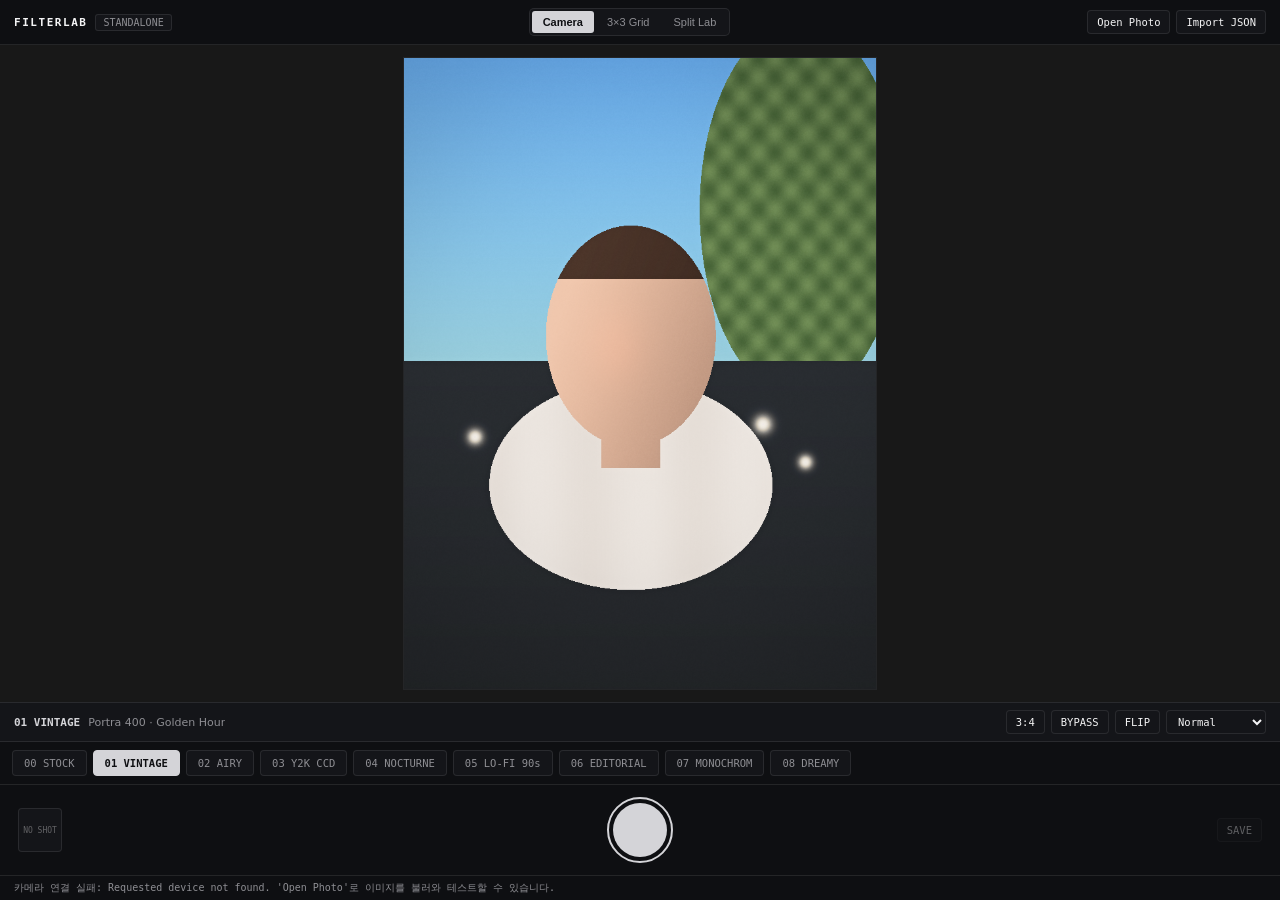
==== web/index.html @ d532ca82 "feat: implement Metal FilterLab macOS app and 1:1 WebGL2 mirrored camera" ====
<!DOCTYPE html>
<html lang="ko">
<head>
  <meta charset="UTF-8" />
  <meta name="viewport" content="width=device-width, initial-scale=1.0, maximum-scale=1.0, user-scalable=no, viewport-fit=cover" />
  <title>FilterLab Web Camera — Persona Optical Mirror</title>
  <link rel="stylesheet" href="./styles.css" />
</head>
<body>
  <div class="app-shell">
    <!-- Top Matte Obsidian Control Strip (zero glass gloss / zero text overlays on photo) -->
    <header class="top-bar">
      <div class="brand-block">
        <span class="brand-mark">FILTERLAB</span>
        <span class="sync-pill" id="syncBadge">STANDALONE</span>
      </div>

      <nav class="mode-tabs" aria-label="Workspace mode">
        <button class="mode-btn active" data-mode="camera">Camera</button>
        <button class="mode-btn" data-mode="grid">3×3 Grid</button>
        <button class="mode-btn" data-mode="split">Split Lab</button>
      </nav>

      <div class="top-actions">
        <label class="action-btn" for="photoUploadInput">Open Photo</label>
        <input id="photoUploadInput" type="file" accept="image/*" hidden />
        <label class="action-btn" for="recipeUploadInput">Import JSON</label>
        <input id="recipeUploadInput" type="file" accept="application/json,.json" hidden />
      </div>
    </header>

    <!-- Primary Darkroom Stage (#181818 R=G=B Neutral Mat) -->
    <main class="stage-area">
      <!-- Mode 1: Mirrored Live Optical Web Camera -->
      <section class="view-pane active" id="cameraView">
        <div class="viewfinder-mat">
          <div class="viewfinder-frame ratio-3x4" id="viewfinderFrame">
            <canvas id="liveCanvas"></canvas>
          </div>
        </div>

        <!-- Outside viewfinder border: aesthetic cue & optical deck -->
        <div class="camera-meta-strip">
          <div class="active-title-row">
            <span class="mono-tag" id="activeShortTag">01 VINTAGE</span>
            <span class="mood-label" id="activeMoodLabel">Portra 400 · Golden Hour</span>
          </div>
          <div class="camera-mini-controls">
            <button class="chip-btn" id="aspectRatioBtn" type="button">3:4</button>
            <button class="chip-btn" id="bypassHoldBtn" type="button" title="Hold for Stock Original">BYPASS</button>
            <button class="chip-btn" id="flipLensBtn" type="button">FLIP</button>
            <select class="mask-select" id="debugMaskSelect" aria-label="Debug Mask">
              <option value="0">Normal</option>
              <option value="1">Skin Mask</option>
              <option value="2">Halation</option>
              <option value="3">Black Mist</option>
              <option value="4">Grain Bell</option>
            </select>
          </div>
        </div>

        <!-- Aesthetic Film Dial -->
        <div class="film-dial" id="filmDial" role="tablist" aria-label="Film Aesthetics"></div>

        <!-- Tactile Matte Shutter Deck -->
        <div class="shutter-deck">
          <button class="thumb-slot" id="lastShotThumbBtn" type="button" title="Send latest still to 3×3 Grid / Split">
            <img id="lastShotThumbImg" alt="" />
            <span class="thumb-empty" id="lastShotEmpty">NO SHOT</span>
          </button>

          <button class="shutter-btn" id="shutterBtn" type="button" aria-label="Capture Photo">
            <span class="shutter-core"></span>
          </button>

          <div class="deck-right-actions">
            <button class="chip-btn" id="downloadShotBtn" type="button" disabled>SAVE</button>
            <button class="chip-btn" id="pushMacBtn" type="button" hidden>→ MAC LAB</button>
          </div>
        </div>
      </section>

      <!-- Mode 2: 3x3 Darkroom Contact Grid (00 STOCK + 01..08) -->
      <section class="view-pane" id="gridView">
        <div class="grid-scroll">
          <div class="contact-grid" id="contactGrid"></div>
        </div>
      </section>

      <!-- Mode 3: 1:1 Split Compare + Blind A/B Test -->
      <section class="view-pane" id="splitView">
        <div class="split-toolbar">
          <div class="split-pickers" id="splitPickers">
            <span class="mono-dim">L</span>
            <select id="splitLeftSelect" class="mask-select"></select>
            <span class="mono-dim">VS</span>
            <select id="splitRightSelect" class="mask-select"></select>
          </div>
          <div class="blind-status" id="blindStatusBar" hidden>
            <span class="mono-tag">BLIND A/B</span>
            <span id="blindAnswerText">Sample A vs Sample B</span>
            <button class="chip-btn" id="blindRevealBtn" type="button">Reveal</button>
          </div>
          <div class="split-actions">
            <button class="chip-btn" id="blindToggleBtn" type="button">Blind Test</button>
          </div>
        </div>

        <div class="split-mat">
          <div class="split-stage" id="splitStage">
            <canvas id="splitCanvas"></canvas>
            <div class="split-divider" id="splitDivider">
              <div class="split-handle">⇆</div>
            </div>
          </div>
          <div class="split-captions">
            <span class="mono-tag" id="splitLeftCaption">00 STOCK</span>
            <span class="mono-tag" id="splitRightCaption">01 VINTAGE</span>
          </div>
        </div>
      </section>
    </main>

    <footer class="status-bar" id="statusBar">
      WebGL2 8-Stage Linear Optical Engine ready · Zero-daemon local mode
    </footer>
  </div>

  <!-- Hidden camera video & capture scratch nodes -->
  <video id="cameraVideo" playsinline autoplay muted hidden></video>

  <script type="module" src="./js/app.js"></script>
</body>
</html>
---- web/styles.css ----
:root {
  --chrome-bg: #0e0f12;
  --surface-bg: #141519;
  --darkroom-mat: #181818;
  --hairline: rgba(255, 255, 255, 0.09);
  --hairline-bright: rgba(255, 255, 255, 0.34);
  --silver-accent: #d4d4d8;
  --text-primary: #f4f4f5;
  --text-secondary: #8e8e93;
  --text-muted: #636366;
}

* {
  box-sizing: border-box;
  -webkit-tap-highlight-color: transparent;
}

[hidden] {
  display: none !important;
}

html,
body {
  margin: 0;
  padding: 0;
  width: 100%;
  height: 100%;
  background: var(--chrome-bg);
  color: var(--text-primary);
  font-family: -apple-system, BlinkMacSystemFont, "SF Pro Text", "Pretendard", system-ui, sans-serif;
  overflow: hidden;
  user-select: none;
}

.app-shell {
  display: flex;
  flex-direction: column;
  width: 100%;
  height: 100dvh;
  background: var(--chrome-bg);
}

/* Top bar */
.top-bar {
  display: flex;
  align-items: center;
  justify-content: space-between;
  gap: 10px;
  padding: 8px 14px;
  background: var(--chrome-bg);
  border-bottom: 1px solid var(--hairline);
  flex-shrink: 0;
}

.brand-block {
  display: flex;
  align-items: center;
  gap: 8px;
}

.brand-mark {
  font-family: ui-monospace, "SF Mono", Menlo, monospace;
  font-size: 11px;
  font-weight: 700;
  letter-spacing: 0.14em;
  color: var(--text-primary);
}

.sync-pill {
  font-family: ui-monospace, "SF Mono", Menlo, monospace;
  font-size: 10px;
  padding: 2px 7px;
  border-radius: 3px;
  background: var(--surface-bg);
  border: 1px solid var(--hairline);
  color: var(--text-secondary);
}

.sync-pill.live {
  color: #141519;
  background: var(--silver-accent);
  border-color: var(--silver-accent);
  font-weight: 600;
}

.mode-tabs {
  display: inline-flex;
  background: var(--surface-bg);
  border: 1px solid var(--hairline);
  border-radius: 5px;
  padding: 2px;
  gap: 2px;
}

.mode-btn {
  border: none;
  background: transparent;
  color: var(--text-secondary);
  font-size: 11px;
  font-weight: 500;
  padding: 5px 11px;
  border-radius: 3px;
  cursor: pointer;
}

.mode-btn.active {
  background: var(--silver-accent);
  color: var(--chrome-bg);
  font-weight: 600;
}

.top-actions {
  display: flex;
  align-items: center;
  gap: 6px;
}

.action-btn,
.chip-btn {
  display: inline-flex;
  align-items: center;
  justify-content: center;
  font-family: ui-monospace, "SF Mono", Menlo, monospace;
  font-size: 10.5px;
  padding: 5px 9px;
  border-radius: 4px;
  background: var(--surface-bg);
  border: 1px solid var(--hairline);
  color: var(--text-primary);
  cursor: pointer;
}

.chip-btn:disabled {
  opacity: 0.35;
  cursor: default;
}

.chip-btn.active {
  background: var(--silver-accent);
  color: var(--chrome-bg);
  border-color: var(--silver-accent);
  font-weight: 600;
}

.mask-select {
  background: var(--surface-bg);
  color: var(--text-primary);
  border: 1px solid var(--hairline);
  border-radius: 4px;
  font-family: ui-monospace, "SF Mono", Menlo, monospace;
  font-size: 10.5px;
  padding: 4px 7px;
}

/* Primary Stage */
.stage-area {
  flex: 1;
  min-height: 0;
  background: var(--darkroom-mat);
  position: relative;
}

.view-pane {
  display: none;
  width: 100%;
  height: 100%;
  flex-direction: column;
}

.view-pane.active {
  display: flex;
}

/* Camera View */
.viewfinder-mat {
  flex: 1;
  min-height: 0;
  display: flex;
  align-items: center;
  justify-content: center;
  padding: 12px;
  background: var(--darkroom-mat);
}

.viewfinder-frame {
  position: relative;
  height: 100%;
  max-height: 100%;
  max-width: 100%;
  background: var(--chrome-bg);
  border: 1px solid var(--hairline);
  display: flex;
  align-items: center;
  justify-content: center;
  overflow: hidden;
}

.viewfinder-frame.ratio-3x4 {
  aspect-ratio: 3 / 4;
}

.viewfinder-frame.ratio-4x3 {
  aspect-ratio: 4 / 3;
}

.viewfinder-frame.ratio-16x9 {
  aspect-ratio: 16 / 9;
}

#liveCanvas {
  width: 100%;
  height: 100%;
  display: block;
  object-fit: contain;
}

.camera-meta-strip {
  display: flex;
  align-items: center;
  justify-content: space-between;
  gap: 8px;
  padding: 7px 14px;
  background: var(--surface-bg);
  border-top: 1px solid var(--hairline);
  border-bottom: 1px solid var(--hairline);
  flex-shrink: 0;
}

.active-title-row {
  display: flex;
  align-items: center;
  gap: 8px;
  min-width: 0;
}

.mono-tag {
  font-family: ui-monospace, "SF Mono", Menlo, monospace;
  font-size: 11px;
  font-weight: 600;
  color: var(--silver-accent);
  white-space: nowrap;
}

.mono-dim {
  font-family: ui-monospace, "SF Mono", Menlo, monospace;
  font-size: 10px;
  color: var(--text-muted);
}

.mood-label {
  font-size: 11px;
  color: var(--text-secondary);
  overflow: hidden;
  text-overflow: ellipsis;
  white-space: nowrap;
}

.camera-mini-controls {
  display: flex;
  align-items: center;
  gap: 6px;
}

/* Film Dial */
.film-dial {
  display: flex;
  align-items: center;
  gap: 6px;
  padding: 8px 12px;
  overflow-x: auto;
  background: var(--chrome-bg);
  border-bottom: 1px solid var(--hairline);
  flex-shrink: 0;
  scrollbar-width: none;
}

.film-dial::-webkit-scrollbar {
  display: none;
}

.dial-pill {
  flex: 0 0 auto;
  padding: 6px 11px;
  border-radius: 4px;
  background: var(--surface-bg);
  border: 1px solid var(--hairline);
  color: var(--text-secondary);
  font-family: ui-monospace, "SF Mono", Menlo, monospace;
  font-size: 10.5px;
  cursor: pointer;
}

.dial-pill.active {
  background: var(--silver-accent);
  color: var(--chrome-bg);
  border-color: var(--silver-accent);
  font-weight: 700;
}

/* Matte Tactile Shutter Deck (Zero glossy plastic sheen) */
.shutter-deck {
  display: grid;
  grid-template-columns: 1fr auto 1fr;
  align-items: center;
  padding: 12px 18px calc(12px + env(safe-area-inset-bottom));
  background: var(--chrome-bg);
  flex-shrink: 0;
}

.thumb-slot {
  width: 44px;
  height: 44px;
  border-radius: 4px;
  border: 1px solid var(--hairline);
  background: var(--surface-bg);
  padding: 0;
  overflow: hidden;
  display: flex;
  align-items: center;
  justify-content: center;
  cursor: pointer;
}

.thumb-slot img {
  width: 100%;
  height: 100%;
  object-fit: cover;
  display: none;
}

.thumb-slot img.ready {
  display: block;
}

.thumb-empty {
  font-family: ui-monospace, "SF Mono", Menlo, monospace;
  font-size: 8px;
  color: var(--text-muted);
}

.shutter-btn {
  width: 66px;
  height: 66px;
  border-radius: 50%;
  background: transparent;
  border: 2px solid var(--silver-accent);
  padding: 4px;
  display: flex;
  align-items: center;
  justify-content: center;
  cursor: pointer;
  transition: transform 80ms ease;
}

.shutter-btn:active {
  transform: scale(0.94);
}

.shutter-core {
  width: 100%;
  height: 100%;
  border-radius: 50%;
  background: var(--silver-accent);
}

.deck-right-actions {
  justify-self: end;
  display: flex;
  align-items: center;
  gap: 6px;
}

/* 3x3 Contact Grid */
.grid-scroll {
  flex: 1;
  overflow-y: auto;
  padding: 16px;
  background: var(--darkroom-mat);
}

.contact-grid {
  display: grid;
  grid-template-columns: repeat(3, minmax(0, 1fr));
  gap: 14px;
  max-width: 1120px;
  margin: 0 auto;
}

@media (max-width: 720px) {
  .contact-grid {
    grid-template-columns: repeat(2, minmax(0, 1fr));
    gap: 10px;
  }
}

.grid-card {
  display: flex;
  flex-direction: column;
  gap: 6px;
  cursor: pointer;
}

.grid-frame {
  width: 100%;
  aspect-ratio: 4 / 3;
  background: var(--chrome-bg);
  border: 1px solid var(--hairline);
  overflow: hidden;
  display: flex;
  align-items: center;
  justify-content: center;
}

.grid-card.active .grid-frame {
  border: 1.5px solid var(--silver-accent);
}

.grid-frame img {
  width: 100%;
  height: 100%;
  object-fit: contain;
}

.grid-meta {
  display: flex;
  align-items: center;
  justify-content: space-between;
  gap: 6px;
  padding: 0 2px;
}

/* Split Lab View */
.split-toolbar {
  display: flex;
  align-items: center;
  justify-content: space-between;
  gap: 10px;
  padding: 8px 14px;
  background: var(--surface-bg);
  border-bottom: 1px solid var(--hairline);
  flex-shrink: 0;
}

.split-pickers,
.blind-status,
.split-actions {
  display: flex;
  align-items: center;
  gap: 7px;
}

.split-mat {
  flex: 1;
  min-height: 0;
  display: flex;
  flex-direction: column;
  align-items: center;
  justify-content: center;
  padding: 16px;
  gap: 10px;
  background: var(--darkroom-mat);
}

.split-stage {
  position: relative;
  height: 100%;
  max-height: 100%;
  max-width: 100%;
  aspect-ratio: 3 / 4;
  background: var(--chrome-bg);
  border: 1px solid var(--hairline);
  overflow: hidden;
  touch-action: none;
  cursor: ew-resize;
}

#splitCanvas {
  width: 100%;
  height: 100%;
  display: block;
}

.split-divider {
  position: absolute;
  top: 0;
  bottom: 0;
  left: 50%;
  width: 2px;
  background: rgba(255, 255, 255, 0.8);
  pointer-events: none;
  transform: translateX(-1px);
}

.split-handle {
  position: absolute;
  top: 50%;
  left: 50%;
  transform: translate(-50%, -50%);
  width: 28px;
  height: 28px;
  border-radius: 50%;
  background: var(--chrome-bg);
  border: 1.5px solid rgba(255, 255, 255, 0.85);
  color: var(--text-primary);
  font-size: 11px;
  display: flex;
  align-items: center;
  justify-content: center;
}

.split-captions {
  display: flex;
  justify-content: space-between;
  width: 100%;
  max-width: 960px;
}

.status-bar {
  padding: 5px 14px;
  font-family: ui-monospace, "SF Mono", Menlo, monospace;
  font-size: 10px;
  color: var(--text-secondary);
  background: var(--chrome-bg);
  border-top: 1px solid var(--hairline);
  flex-shrink: 0;
}
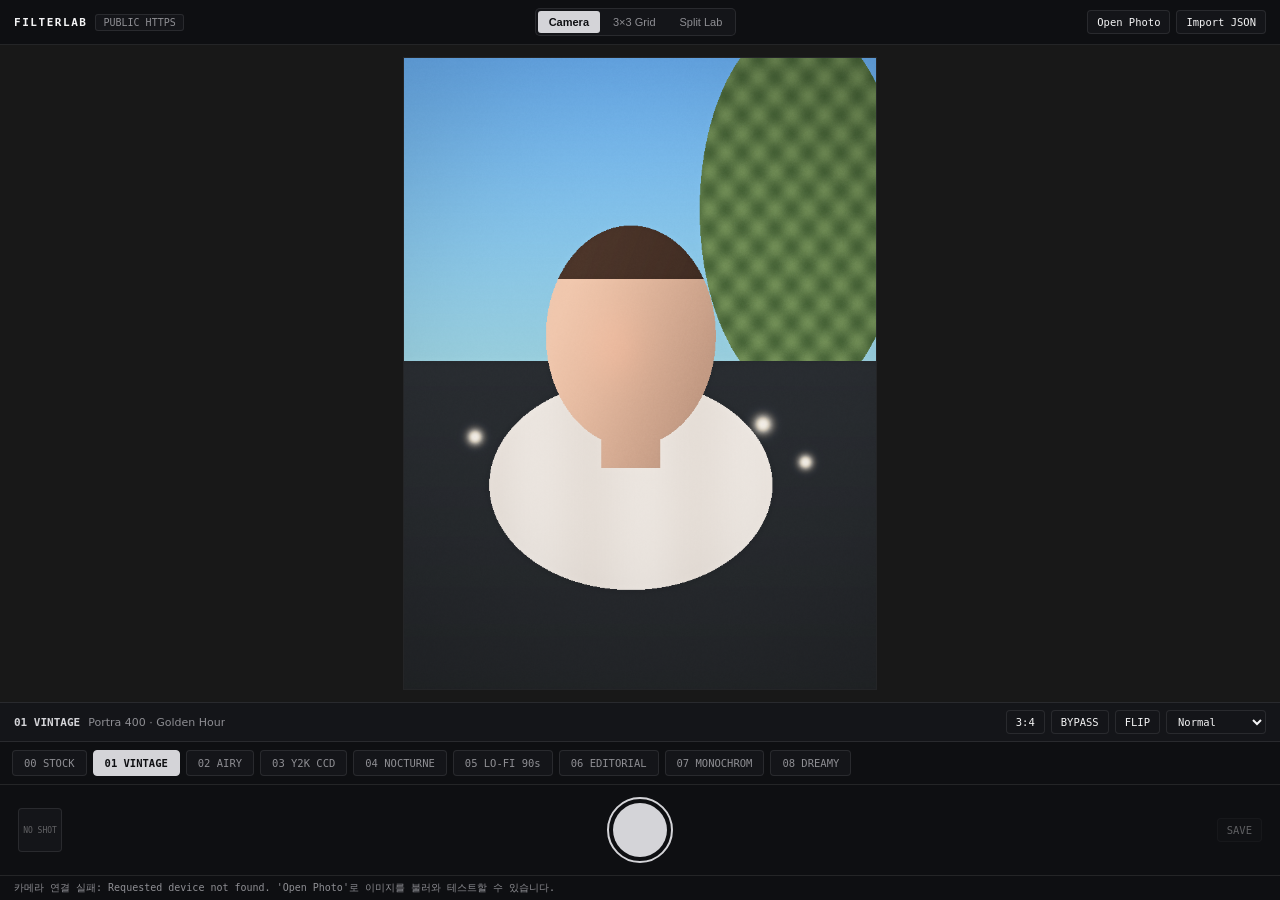
==== commit b22bfc33: "chore: remove local server and deploy public WebGL2 mirror to GitHub Pages" ====
--- a/web/index.html
+++ b/web/index.html
@@ -12,7 +12,7 @@
     <header class="top-bar">
       <div class="brand-block">
         <span class="brand-mark">FILTERLAB</span>
-        <span class="sync-pill" id="syncBadge">STANDALONE</span>
+        <span class="sync-pill" id="syncBadge">PUBLIC HTTPS</span>
       </div>
 
       <nav class="mode-tabs" aria-label="Workspace mode">
@@ -75,7 +75,6 @@
 
           <div class="deck-right-actions">
             <button class="chip-btn" id="downloadShotBtn" type="button" disabled>SAVE</button>
-            <button class="chip-btn" id="pushMacBtn" type="button" hidden>→ MAC LAB</button>
           </div>
         </div>
       </section>
@@ -122,7 +121,7 @@
     </main>
 
     <footer class="status-bar" id="statusBar">
-      WebGL2 8-Stage Linear Optical Engine ready · Zero-daemon local mode
+      WebGL2 8-Stage Linear Optical Engine · Public static HTTPS mode
     </footer>
   </div>
 
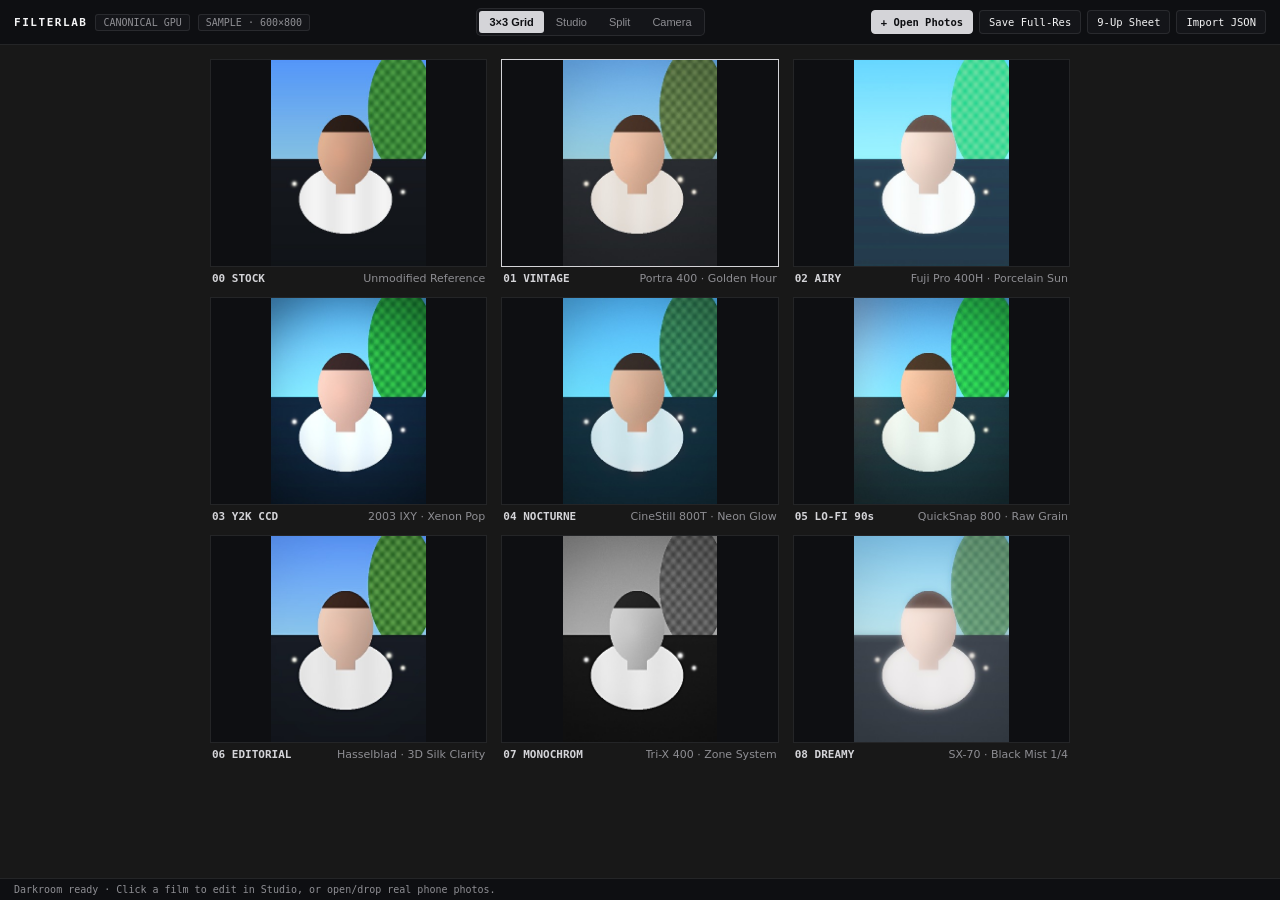
==== commit d719c61e: "Pivot web studio to stock-photo darkroom editor with full-res export & scale-invariant GPU blur" ====
--- a/web/index.html
+++ b/web/index.html
@@ -1,132 +1,220 @@
-<!DOCTYPE html>
+<!doctype html>
 <html lang="ko">
 <head>
-  <meta charset="UTF-8" />
-  <meta name="viewport" content="width=device-width, initial-scale=1.0, maximum-scale=1.0, user-scalable=no, viewport-fit=cover" />
-  <title>FilterLab Web Camera — Persona Optical Mirror</title>
+  <meta charset="utf-8" />
+  <meta name="viewport" content="width=device-width, initial-scale=1, viewport-fit=cover" />
+  <title>FilterLab — Film Darkroom Studio</title>
   <link rel="stylesheet" href="./styles.css" />
 </head>
 <body>
   <div class="app-shell">
-    <!-- Top Matte Obsidian Control Strip (zero glass gloss / zero text overlays on photo) -->
+    <!-- Top Darkroom Studio Bar -->
     <header class="top-bar">
       <div class="brand-block">
         <span class="brand-mark">FILTERLAB</span>
-        <span class="sync-pill" id="syncBadge">PUBLIC HTTPS</span>
+        <span id="syncBadge" class="sync-pill">DARKROOM</span>
+        <span id="photoMetaBadge" class="meta-pill">SAMPLE · 480×640</span>
       </div>
 
-      <nav class="mode-tabs" aria-label="Workspace mode">
-        <button class="mode-btn active" data-mode="camera">Camera</button>
-        <button class="mode-btn" data-mode="grid">3×3 Grid</button>
-        <button class="mode-btn" data-mode="split">Split Lab</button>
+      <nav class="mode-tabs" aria-label="Workspace modes">
+        <button class="mode-btn active" data-mode="grid" type="button">3×3 Grid</button>
+        <button class="mode-btn" data-mode="studio" type="button">Studio</button>
+        <button class="mode-btn" data-mode="split" type="button">Split</button>
+        <button class="mode-btn" data-mode="camera" type="button">Camera</button>
       </nav>
 
       <div class="top-actions">
-        <label class="action-btn" for="photoUploadInput">Open Photo</label>
-        <input id="photoUploadInput" type="file" accept="image/*" hidden />
-        <label class="action-btn" for="recipeUploadInput">Import JSON</label>
-        <input id="recipeUploadInput" type="file" accept="application/json,.json" hidden />
+        <button id="openPhotosBtn" class="chip-btn primary-chip" type="button">+ Open Photos</button>
+        <input id="photoInput" type="file" accept="image/*" multiple hidden />
+        <button id="saveFullResBtn" class="chip-btn" type="button">Save Full-Res</button>
+        <button id="exportSheetBtn" class="chip-btn" type="button">9-Up Sheet</button>
+        <button id="importJsonBtn" class="chip-btn" type="button">Import JSON</button>
+        <input id="jsonInput" type="file" accept=".json,application/json" hidden />
       </div>
     </header>
 
-    <!-- Primary Darkroom Stage (#181818 R=G=B Neutral Mat) -->
+    <!-- Batch Filmstrip (appears when user photos are loaded or captured) -->
+    <section id="batchStrip" class="batch-strip" aria-label="Loaded Photos" hidden>
+      <div id="batchThumbList" class="batch-thumb-list"></div>
+    </section>
+
+    <!-- Primary Darkroom Stage -->
     <main class="stage-area">
-      <!-- Mode 1: Mirrored Live Optical Web Camera -->
-      <section class="view-pane active" id="cameraView">
+      <!-- 1. 3x3 Contact Sheet View (Default Landing) -->
+      <section id="gridView" class="view-pane active" aria-label="3x3 Contact Sheet">
+        <div class="grid-scroll">
+          <div id="contactGrid" class="contact-grid"></div>
+        </div>
+      </section>
+
+      <!-- 2. Studio View (Single Photo Fine-Tuning & Export) -->
+      <section id="studioView" class="view-pane" aria-label="Darkroom Studio Editor">
+        <div class="studio-workspace">
+          <div class="studio-stage-col">
+            <div class="studio-mat">
+              <canvas id="studioCanvas" class="studio-canvas"></canvas>
+            </div>
+            <nav id="studioFilmDial" class="film-dial" aria-label="Film Aesthetic Dial"></nav>
+          </div>
+
+          <aside class="studio-inspector" aria-label="Optical Tuning Controls">
+            <div class="inspector-head">
+              <div class="inspector-title-row">
+                <span id="studioCodeTitle" class="mono-tag">01 VINTAGE</span>
+                <span id="studioModifiedTag" class="sync-pill" hidden>MODIFIED</span>
+              </div>
+              <div id="studioMoodSubtitle" class="mood-label">Portra 400 · 따스한 크림 &amp; 피치</div>
+            </div>
+
+            <div class="inspector-quick-row">
+              <button id="bypassBtn" class="chip-btn" type="button" aria-pressed="false">Compare Original</button>
+              <select id="debugMaskSelect" class="mask-select" aria-label="Debug Mask">
+                <option value="0">Final Render</option>
+                <option value="1">Skin Mask</option>
+                <option value="2">Halation Emitter</option>
+                <option value="3">Mist Diffusion</option>
+              </select>
+            </div>
+
+            <div class="sliders-stack">
+              <label class="slider-row">
+                <div class="slider-head">
+                  <span>Intensity</span>
+                  <span id="valIntensity" class="mono-val">100%</span>
+                </div>
+                <input id="sliderIntensity" type="range" min="0" max="100" step="1" value="100" />
+              </label>
+
+              <label class="slider-row">
+                <div class="slider-head">
+                  <span>Exposure Trim</span>
+                  <span id="valExposure" class="mono-val">+0.00 EV</span>
+                </div>
+                <input id="sliderExposure" type="range" min="-1" max="1" step="0.05" value="0" />
+              </label>
+
+              <label class="slider-row">
+                <div class="slider-head">
+                  <span>Temp Trim</span>
+                  <span id="valTemp" class="mono-val">0</span>
+                </div>
+                <input id="sliderTemp" type="range" min="-30" max="30" step="1" value="0" />
+              </label>
+
+              <label class="slider-row">
+                <div class="slider-head">
+                  <span>Contrast Trim</span>
+                  <span id="valContrast" class="mono-val">+0.00</span>
+                </div>
+                <input id="sliderContrast" type="range" min="-0.35" max="0.35" step="0.02" value="0" />
+              </label>
+
+              <label class="slider-row">
+                <div class="slider-head">
+                  <span>Grain Scale</span>
+                  <span id="valGrain" class="mono-val">100%</span>
+                </div>
+                <input id="sliderGrain" type="range" min="0" max="200" step="5" value="100" />
+              </label>
+            </div>
+
+            <div class="inspector-footer">
+              <button id="resetTuningBtn" class="chip-btn" type="button">Reset</button>
+              <button id="exportRecipeJsonBtn" class="chip-btn" type="button">Export JSON</button>
+              <button id="studioSaveBtn" class="chip-btn primary-chip" type="button">Save Full-Res</button>
+            </div>
+          </aside>
+        </div>
+      </section>
+
+      <!-- 3. Split & Blind A/B View -->
+      <section id="splitView" class="view-pane" aria-label="Split and Blind A/B">
+        <div class="split-toolbar">
+          <div id="splitPickers" class="split-pickers">
+            <label class="mono-dim">L
+              <select id="splitLeftSelect" class="mask-select"></select>
+            </label>
+            <label class="mono-dim">R
+              <select id="splitRightSelect" class="mask-select"></select>
+            </label>
+          </div>
+          <div id="blindStatus" class="blind-status" hidden>
+            <span class="mono-tag">BLIND A vs B (RANDOMIZED)</span>
+          </div>
+          <div class="split-actions">
+            <button id="blindToggleBtn" class="chip-btn" type="button">Blind A/B</button>
+            <button id="blindRevealBtn" class="chip-btn" type="button" hidden>Reveal</button>
+          </div>
+        </div>
+
+        <div class="split-mat">
+          <div id="splitStage" class="split-stage">
+            <canvas id="splitCanvas"></canvas>
+            <div id="splitDivider" class="split-divider">
+              <span class="split-handle">↔</span>
+            </div>
+          </div>
+          <div class="split-captions">
+            <span id="splitLeftLabel" class="mono-tag">00 STOCK</span>
+            <span id="splitRightLabel" class="mono-tag">04 NOCTURNE</span>
+          </div>
+        </div>
+      </section>
+
+      <!-- 4. Opt-in Camera Viewfinder (No permission requested until user opens Camera tab) -->
+      <section id="cameraView" class="view-pane" aria-label="Opt-in Camera Viewfinder">
         <div class="viewfinder-mat">
-          <div class="viewfinder-frame ratio-3x4" id="viewfinderFrame">
+          <div id="viewfinderFrame" class="viewfinder-frame ratio-3x4">
+            <video id="cameraVideo" playsinline autoplay muted hidden></video>
             <canvas id="liveCanvas"></canvas>
           </div>
-        </div>
-
-        <!-- Outside viewfinder border: aesthetic cue & optical deck -->
+          <div id="cameraNotice" class="camera-notice" hidden>
+            <p id="cameraNoticeText" class="mono-dim">Camera permission is only requested in this tab.</p>
+            <button id="cameraRetryBtn" class="chip-btn" type="button">Enable Camera</button>
+          </div>
+        </div>
+
         <div class="camera-meta-strip">
           <div class="active-title-row">
-            <span class="mono-tag" id="activeShortTag">01 VINTAGE</span>
-            <span class="mood-label" id="activeMoodLabel">Portra 400 · Golden Hour</span>
+            <span id="camCodeLabel" class="mono-tag">01 VINTAGE</span>
+            <span id="camMoodLabel" class="mood-label">Portra 400 · 따스한 크림 &amp; 피치</span>
           </div>
           <div class="camera-mini-controls">
-            <button class="chip-btn" id="aspectRatioBtn" type="button">3:4</button>
-            <button class="chip-btn" id="bypassHoldBtn" type="button" title="Hold for Stock Original">BYPASS</button>
-            <button class="chip-btn" id="flipLensBtn" type="button">FLIP</button>
-            <select class="mask-select" id="debugMaskSelect" aria-label="Debug Mask">
-              <option value="0">Normal</option>
-              <option value="1">Skin Mask</option>
-              <option value="2">Halation</option>
-              <option value="3">Black Mist</option>
-              <option value="4">Grain Bell</option>
-            </select>
-          </div>
-        </div>
-
-        <!-- Aesthetic Film Dial -->
-        <div class="film-dial" id="filmDial" role="tablist" aria-label="Film Aesthetics"></div>
-
-        <!-- Tactile Matte Shutter Deck -->
-        <div class="shutter-deck">
-          <button class="thumb-slot" id="lastShotThumbBtn" type="button" title="Send latest still to 3×3 Grid / Split">
-            <img id="lastShotThumbImg" alt="" />
-            <span class="thumb-empty" id="lastShotEmpty">NO SHOT</span>
+            <button id="ratioBtn" class="chip-btn" type="button">3:4</button>
+            <button id="flipBtn" class="chip-btn" type="button">Flip</button>
+            <button id="pauseBtn" class="chip-btn" type="button">Pause Live</button>
+          </div>
+        </div>
+
+        <nav id="cameraFilmDial" class="film-dial" aria-label="Camera Film Dial"></nav>
+
+        <footer class="shutter-deck">
+          <button id="camCaptureThumb" class="thumb-slot" type="button" title="Develop in Studio">
+            <img id="lastThumbImg" alt="Last Capture" />
+            <span id="lastThumbEmpty" class="thumb-empty">LAB</span>
           </button>
 
-          <button class="shutter-btn" id="shutterBtn" type="button" aria-label="Capture Photo">
+          <button id="shutterBtn" class="shutter-btn" type="button" aria-label="Capture to Darkroom">
             <span class="shutter-core"></span>
           </button>
 
           <div class="deck-right-actions">
-            <button class="chip-btn" id="downloadShotBtn" type="button" disabled>SAVE</button>
-          </div>
-        </div>
-      </section>
-
-      <!-- Mode 2: 3x3 Darkroom Contact Grid (00 STOCK + 01..08) -->
-      <section class="view-pane" id="gridView">
-        <div class="grid-scroll">
-          <div class="contact-grid" id="contactGrid"></div>
-        </div>
-      </section>
-
-      <!-- Mode 3: 1:1 Split Compare + Blind A/B Test -->
-      <section class="view-pane" id="splitView">
-        <div class="split-toolbar">
-          <div class="split-pickers" id="splitPickers">
-            <span class="mono-dim">L</span>
-            <select id="splitLeftSelect" class="mask-select"></select>
-            <span class="mono-dim">VS</span>
-            <select id="splitRightSelect" class="mask-select"></select>
-          </div>
-          <div class="blind-status" id="blindStatusBar" hidden>
-            <span class="mono-tag">BLIND A/B</span>
-            <span id="blindAnswerText">Sample A vs Sample B</span>
-            <button class="chip-btn" id="blindRevealBtn" type="button">Reveal</button>
-          </div>
-          <div class="split-actions">
-            <button class="chip-btn" id="blindToggleBtn" type="button">Blind Test</button>
-          </div>
-        </div>
-
-        <div class="split-mat">
-          <div class="split-stage" id="splitStage">
-            <canvas id="splitCanvas"></canvas>
-            <div class="split-divider" id="splitDivider">
-              <div class="split-handle">⇆</div>
-            </div>
-          </div>
-          <div class="split-captions">
-            <span class="mono-tag" id="splitLeftCaption">00 STOCK</span>
-            <span class="mono-tag" id="splitRightCaption">01 VINTAGE</span>
-          </div>
-        </div>
-      </section>
+            <button id="openStudioFromCamBtn" class="chip-btn" type="button">To Studio →</button>
+          </div>
+        </footer>
+      </section>
+
+      <!-- Full-stage Drag & Drop Zone Indicator -->
+      <div id="dropOverlay" class="drop-overlay" hidden>
+        <div class="drop-box">
+          <span class="mono-tag">DROP PHOTOS TO DEVELOP</span>
+          <span class="mono-dim">JPEG · PNG · WebP · Batch supported · Processed 100% on your GPU</span>
+        </div>
+      </div>
     </main>
 
-    <footer class="status-bar" id="statusBar">
-      WebGL2 8-Stage Linear Optical Engine · Public static HTTPS mode
-    </footer>
+    <footer id="statusBar" class="status-bar">Darkroom ready. Drop or open photos to develop in 8 film aesthetics.</footer>
   </div>
-
-  <!-- Hidden camera video & capture scratch nodes -->
-  <video id="cameraVideo" playsinline autoplay muted hidden></video>
 
   <script type="module" src="./js/app.js"></script>
 </body>
--- a/web/styles.css
+++ b/web/styles.css
@@ -24,6 +24,7 @@
   margin: 0;
   padding: 0;
   width: 100%;
+  max-width: 100vw;
   height: 100%;
   background: var(--chrome-bg);
   color: var(--text-primary);
@@ -36,11 +37,13 @@
   display: flex;
   flex-direction: column;
   width: 100%;
+  max-width: 100vw;
   height: 100dvh;
   background: var(--chrome-bg);
-}
-
-/* Top bar */
+  overflow: hidden;
+}
+
+/* Top Bar */
 .top-bar {
   display: flex;
   align-items: center;
@@ -56,6 +59,7 @@
   display: flex;
   align-items: center;
   gap: 8px;
+  min-width: 0;
 }
 
 .brand-mark {
@@ -64,9 +68,11 @@
   font-weight: 700;
   letter-spacing: 0.14em;
   color: var(--text-primary);
-}
-
-.sync-pill {
+  white-space: nowrap;
+}
+
+.sync-pill,
+.meta-pill {
   font-family: ui-monospace, "SF Mono", Menlo, monospace;
   font-size: 10px;
   padding: 2px 7px;
@@ -74,6 +80,13 @@
   background: var(--surface-bg);
   border: 1px solid var(--hairline);
   color: var(--text-secondary);
+  white-space: nowrap;
+}
+
+.meta-pill {
+  overflow: hidden;
+  text-overflow: ellipsis;
+  max-width: 180px;
 }
 
 .sync-pill.live {
@@ -90,6 +103,7 @@
   border-radius: 5px;
   padding: 2px;
   gap: 2px;
+  flex-shrink: 0;
 }
 
 .mode-btn {
@@ -98,9 +112,10 @@
   color: var(--text-secondary);
   font-size: 11px;
   font-weight: 500;
-  padding: 5px 11px;
+  padding: 5px 10px;
   border-radius: 3px;
   cursor: pointer;
+  white-space: nowrap;
 }
 
 .mode-btn.active {
@@ -115,7 +130,6 @@
   gap: 6px;
 }
 
-.action-btn,
 .chip-btn {
   display: inline-flex;
   align-items: center;
@@ -128,10 +142,18 @@
   border: 1px solid var(--hairline);
   color: var(--text-primary);
   cursor: pointer;
+  white-space: nowrap;
+}
+
+.chip-btn.primary-chip {
+  background: var(--silver-accent);
+  color: var(--chrome-bg);
+  border-color: var(--silver-accent);
+  font-weight: 600;
 }
 
 .chip-btn:disabled {
-  opacity: 0.35;
+  opacity: 0.38;
   cursor: default;
 }
 
@@ -150,6 +172,88 @@
   font-family: ui-monospace, "SF Mono", Menlo, monospace;
   font-size: 10.5px;
   padding: 4px 7px;
+}
+
+/* Batch Filmstrip */
+.batch-strip {
+  background: var(--surface-bg);
+  border-bottom: 1px solid var(--hairline);
+  padding: 6px 14px;
+  flex-shrink: 0;
+  overflow-x: auto;
+  scrollbar-width: none;
+}
+
+.batch-strip::-webkit-scrollbar {
+  display: none;
+}
+
+.batch-thumb-list {
+  display: flex;
+  align-items: center;
+  gap: 8px;
+}
+
+.batch-item {
+  flex: 0 0 auto;
+  display: inline-flex;
+  align-items: center;
+  gap: 7px;
+  padding: 3px 8px 3px 3px;
+  background: var(--chrome-bg);
+  border: 1px solid var(--hairline);
+  border-radius: 4px;
+  color: var(--text-secondary);
+  cursor: pointer;
+}
+
+.batch-item.active {
+  border-color: var(--silver-accent);
+  color: var(--text-primary);
+}
+
+.batch-thumb-img {
+  width: 30px;
+  height: 30px;
+  border-radius: 2px;
+  object-fit: cover;
+  background: var(--darkroom-mat);
+  display: block;
+}
+
+.batch-item-meta {
+  display: flex;
+  flex-direction: column;
+  align-items: flex-start;
+  line-height: 1.25;
+}
+
+.batch-item-name {
+  font-family: ui-monospace, "SF Mono", Menlo, monospace;
+  font-size: 10px;
+  max-width: 110px;
+  overflow: hidden;
+  text-overflow: ellipsis;
+  white-space: nowrap;
+}
+
+.batch-item-dims {
+  font-family: ui-monospace, "SF Mono", Menlo, monospace;
+  font-size: 9px;
+  color: var(--text-muted);
+}
+
+.batch-remove-btn {
+  border: none;
+  background: transparent;
+  color: var(--text-muted);
+  font-size: 12px;
+  padding: 0 2px;
+  cursor: pointer;
+}
+
+.batch-remove-btn:hover {
+  color: var(--text-primary);
 }
 
 /* Primary Stage */
@@ -171,94 +275,203 @@
   display: flex;
 }
 
-/* Camera View */
-.viewfinder-mat {
+/* 1. 3x3 Contact Grid */
+.grid-scroll {
   flex: 1;
   min-height: 0;
+  overflow-y: auto;
+  padding: 14px 16px;
+  background: var(--darkroom-mat);
+}
+
+.contact-grid {
+  display: grid;
+  grid-template-columns: repeat(3, minmax(0, 1fr));
+  gap: 12px 14px;
+  max-width: 860px;
+  margin: 0 auto;
+}
+
+.grid-card {
+  display: flex;
+  flex-direction: column;
+  gap: 5px;
+  cursor: pointer;
+}
+
+.grid-frame {
+  width: 100%;
+  aspect-ratio: 4 / 3;
+  background: var(--chrome-bg);
+  border: 1px solid var(--hairline);
+  overflow: hidden;
   display: flex;
   align-items: center;
   justify-content: center;
-  padding: 12px;
+}
+
+.grid-card.active .grid-frame {
+  border: 1.5px solid var(--silver-accent);
+}
+
+.grid-frame img {
+  width: 100%;
+  height: 100%;
+  object-fit: contain;
+}
+
+.grid-meta {
+  display: flex;
+  align-items: baseline;
+  justify-content: space-between;
+  gap: 6px;
+  padding: 0 2px;
+}
+
+/* 2. Studio View */
+.studio-workspace {
+  display: grid;
+  grid-template-columns: minmax(0, 1fr) 296px;
+  width: 100%;
+  height: 100%;
+  min-height: 0;
+}
+
+.studio-stage-col {
+  display: flex;
+  flex-direction: column;
+  min-width: 0;
+  min-height: 0;
+}
+
+.studio-mat {
+  flex: 1;
+  min-height: 0;
+  display: flex;
+  align-items: center;
+  justify-content: center;
+  padding: 14px;
   background: var(--darkroom-mat);
-}
-
-.viewfinder-frame {
-  position: relative;
-  height: 100%;
+  overflow: hidden;
+}
+
+.studio-canvas {
+  max-width: 100%;
   max-height: 100%;
-  max-width: 100%;
-  background: var(--chrome-bg);
-  border: 1px solid var(--hairline);
-  display: flex;
-  align-items: center;
-  justify-content: center;
-  overflow: hidden;
-}
-
-.viewfinder-frame.ratio-3x4 {
-  aspect-ratio: 3 / 4;
-}
-
-.viewfinder-frame.ratio-4x3 {
-  aspect-ratio: 4 / 3;
-}
-
-.viewfinder-frame.ratio-16x9 {
-  aspect-ratio: 16 / 9;
-}
-
-#liveCanvas {
-  width: 100%;
-  height: 100%;
+  width: auto;
+  height: auto;
   display: block;
-  object-fit: contain;
-}
-
-.camera-meta-strip {
+  border: 1px solid var(--hairline);
+  background: var(--chrome-bg);
+}
+
+.studio-inspector {
+  display: flex;
+  flex-direction: column;
+  gap: 12px;
+  padding: 14px;
+  background: var(--chrome-bg);
+  border-left: 1px solid var(--hairline);
+  overflow-y: auto;
+  min-height: 0;
+}
+
+.inspector-head {
+  display: flex;
+  flex-direction: column;
+  gap: 4px;
+  padding-bottom: 10px;
+  border-bottom: 1px solid var(--hairline);
+}
+
+.inspector-title-row {
   display: flex;
   align-items: center;
   justify-content: space-between;
   gap: 8px;
-  padding: 7px 14px;
-  background: var(--surface-bg);
-  border-top: 1px solid var(--hairline);
-  border-bottom: 1px solid var(--hairline);
-  flex-shrink: 0;
-}
-
-.active-title-row {
-  display: flex;
-  align-items: center;
-  gap: 8px;
+}
+
+.inspector-quick-row {
+  display: flex;
+  align-items: center;
+  gap: 6px;
+}
+
+.inspector-quick-row .chip-btn,
+.inspector-quick-row .mask-select {
+  flex: 1;
   min-width: 0;
 }
 
-.mono-tag {
-  font-family: ui-monospace, "SF Mono", Menlo, monospace;
-  font-size: 11px;
-  font-weight: 600;
-  color: var(--silver-accent);
-  white-space: nowrap;
-}
-
-.mono-dim {
-  font-family: ui-monospace, "SF Mono", Menlo, monospace;
-  font-size: 10px;
-  color: var(--text-muted);
-}
-
-.mood-label {
+.sliders-stack {
+  display: flex;
+  flex-direction: column;
+  gap: 11px;
+  flex: 1;
+}
+
+.slider-row {
+  display: flex;
+  flex-direction: column;
+  gap: 5px;
   font-size: 11px;
   color: var(--text-secondary);
-  overflow: hidden;
-  text-overflow: ellipsis;
-  white-space: nowrap;
-}
-
-.camera-mini-controls {
-  display: flex;
-  align-items: center;
+}
+
+.slider-head {
+  display: flex;
+  align-items: center;
+  justify-content: space-between;
+}
+
+.mono-val {
+  font-family: ui-monospace, "SF Mono", Menlo, monospace;
+  font-size: 10.5px;
+  color: var(--text-primary);
+  font-variant-numeric: tabular-nums;
+}
+
+.slider-row input[type="range"] {
+  -webkit-appearance: none;
+  appearance: none;
+  width: 100%;
+  height: 3px;
+  background: rgba(255, 255, 255, 0.16);
+  border-radius: 2px;
+  outline: none;
+  margin: 4px 0;
+}
+
+.slider-row input[type="range"]::-webkit-slider-thumb {
+  -webkit-appearance: none;
+  appearance: none;
+  width: 13px;
+  height: 13px;
+  border-radius: 50%;
+  background: var(--silver-accent);
+  border: 1px solid var(--chrome-bg);
+  cursor: pointer;
+}
+
+.slider-row input[type="range"]::-moz-range-thumb {
+  width: 13px;
+  height: 13px;
+  border-radius: 50%;
+  background: var(--silver-accent);
+  border: 1px solid var(--chrome-bg);
+  cursor: pointer;
+}
+
+.inspector-footer {
+  display: flex;
+  flex-wrap: wrap;
   gap: 6px;
+  padding-top: 10px;
+  border-top: 1px solid var(--hairline);
+}
+
+.inspector-footer .chip-btn {
+  flex: 1 1 auto;
 }
 
 /* Film Dial */
@@ -269,6 +482,7 @@
   padding: 8px 12px;
   overflow-x: auto;
   background: var(--chrome-bg);
+  border-top: 1px solid var(--hairline);
   border-bottom: 1px solid var(--hairline);
   flex-shrink: 0;
   scrollbar-width: none;
@@ -297,139 +511,30 @@
   font-weight: 700;
 }
 
-/* Matte Tactile Shutter Deck (Zero glossy plastic sheen) */
-.shutter-deck {
-  display: grid;
-  grid-template-columns: 1fr auto 1fr;
-  align-items: center;
-  padding: 12px 18px calc(12px + env(safe-area-inset-bottom));
-  background: var(--chrome-bg);
-  flex-shrink: 0;
-}
-
-.thumb-slot {
-  width: 44px;
-  height: 44px;
-  border-radius: 4px;
-  border: 1px solid var(--hairline);
-  background: var(--surface-bg);
-  padding: 0;
-  overflow: hidden;
-  display: flex;
-  align-items: center;
-  justify-content: center;
-  cursor: pointer;
-}
-
-.thumb-slot img {
-  width: 100%;
-  height: 100%;
-  object-fit: cover;
-  display: none;
-}
-
-.thumb-slot img.ready {
-  display: block;
-}
-
-.thumb-empty {
-  font-family: ui-monospace, "SF Mono", Menlo, monospace;
-  font-size: 8px;
+/* Common Typography */
+.mono-tag {
+  font-family: ui-monospace, "SF Mono", Menlo, monospace;
+  font-size: 11px;
+  font-weight: 600;
+  color: var(--silver-accent);
+  white-space: nowrap;
+}
+
+.mono-dim {
+  font-family: ui-monospace, "SF Mono", Menlo, monospace;
+  font-size: 10px;
   color: var(--text-muted);
 }
 
-.shutter-btn {
-  width: 66px;
-  height: 66px;
-  border-radius: 50%;
-  background: transparent;
-  border: 2px solid var(--silver-accent);
-  padding: 4px;
-  display: flex;
-  align-items: center;
-  justify-content: center;
-  cursor: pointer;
-  transition: transform 80ms ease;
-}
-
-.shutter-btn:active {
-  transform: scale(0.94);
-}
-
-.shutter-core {
-  width: 100%;
-  height: 100%;
-  border-radius: 50%;
-  background: var(--silver-accent);
-}
-
-.deck-right-actions {
-  justify-self: end;
-  display: flex;
-  align-items: center;
-  gap: 6px;
-}
-
-/* 3x3 Contact Grid */
-.grid-scroll {
-  flex: 1;
-  overflow-y: auto;
-  padding: 16px;
-  background: var(--darkroom-mat);
-}
-
-.contact-grid {
-  display: grid;
-  grid-template-columns: repeat(3, minmax(0, 1fr));
-  gap: 14px;
-  max-width: 1120px;
-  margin: 0 auto;
-}
-
-@media (max-width: 720px) {
-  .contact-grid {
-    grid-template-columns: repeat(2, minmax(0, 1fr));
-    gap: 10px;
-  }
-}
-
-.grid-card {
-  display: flex;
-  flex-direction: column;
-  gap: 6px;
-  cursor: pointer;
-}
-
-.grid-frame {
-  width: 100%;
-  aspect-ratio: 4 / 3;
-  background: var(--chrome-bg);
-  border: 1px solid var(--hairline);
-  overflow: hidden;
-  display: flex;
-  align-items: center;
-  justify-content: center;
-}
-
-.grid-card.active .grid-frame {
-  border: 1.5px solid var(--silver-accent);
-}
-
-.grid-frame img {
-  width: 100%;
-  height: 100%;
-  object-fit: contain;
-}
-
-.grid-meta {
-  display: flex;
-  align-items: center;
-  justify-content: space-between;
-  gap: 6px;
-  padding: 0 2px;
-}
-
-/* Split Lab View */
+.mood-label {
+  font-size: 11px;
+  color: var(--text-secondary);
+  overflow: hidden;
+  text-overflow: ellipsis;
+  white-space: nowrap;
+}
+
+/* 3. Split Lab View */
 .split-toolbar {
   display: flex;
   align-items: center;
@@ -439,6 +544,7 @@
   background: var(--surface-bg);
   border-bottom: 1px solid var(--hairline);
   flex-shrink: 0;
+  flex-wrap: wrap;
 }
 
 .split-pickers,
@@ -456,17 +562,17 @@
   flex-direction: column;
   align-items: center;
   justify-content: center;
-  padding: 16px;
-  gap: 10px;
+  padding: 14px;
+  gap: 8px;
   background: var(--darkroom-mat);
 }
 
 .split-stage {
   position: relative;
-  height: 100%;
+  width: 360px;
+  height: 480px;
+  max-width: 100%;
   max-height: 100%;
-  max-width: 100%;
-  aspect-ratio: 3 / 4;
   background: var(--chrome-bg);
   border: 1px solid var(--hairline);
   overflow: hidden;
@@ -486,7 +592,7 @@
   bottom: 0;
   left: 50%;
   width: 2px;
-  background: rgba(255, 255, 255, 0.8);
+  background: rgba(255, 255, 255, 0.82);
   pointer-events: none;
   transform: translateX(-1px);
 }
@@ -496,8 +602,8 @@
   top: 50%;
   left: 50%;
   transform: translate(-50%, -50%);
-  width: 28px;
-  height: 28px;
+  width: 26px;
+  height: 26px;
   border-radius: 50%;
   background: var(--chrome-bg);
   border: 1.5px solid rgba(255, 255, 255, 0.85);
@@ -512,9 +618,185 @@
   display: flex;
   justify-content: space-between;
   width: 100%;
-  max-width: 960px;
-}
-
+  max-width: 820px;
+  flex-shrink: 0;
+}
+
+/* 4. Opt-in Camera View */
+.viewfinder-mat {
+  flex: 1;
+  min-height: 0;
+  display: flex;
+  flex-direction: column;
+  align-items: center;
+  justify-content: center;
+  gap: 10px;
+  padding: 12px;
+  background: var(--darkroom-mat);
+}
+
+.viewfinder-frame {
+  position: relative;
+  height: 100%;
+  max-height: 100%;
+  max-width: 100%;
+  background: var(--chrome-bg);
+  border: 1px solid var(--hairline);
+  display: flex;
+  align-items: center;
+  justify-content: center;
+  overflow: hidden;
+}
+
+.viewfinder-frame.ratio-3x4 {
+  aspect-ratio: 3 / 4;
+}
+
+.viewfinder-frame.ratio-4x3 {
+  aspect-ratio: 4 / 3;
+}
+
+.viewfinder-frame.ratio-16x9 {
+  aspect-ratio: 16 / 9;
+}
+
+#liveCanvas {
+  width: 100%;
+  height: 100%;
+  display: block;
+  object-fit: contain;
+}
+
+.camera-notice {
+  display: flex;
+  align-items: center;
+  gap: 10px;
+  padding: 6px 12px;
+  background: var(--surface-bg);
+  border: 1px solid var(--hairline);
+  border-radius: 4px;
+}
+
+.camera-meta-strip {
+  display: flex;
+  align-items: center;
+  justify-content: space-between;
+  gap: 8px;
+  padding: 7px 14px;
+  background: var(--surface-bg);
+  border-top: 1px solid var(--hairline);
+  flex-shrink: 0;
+}
+
+.active-title-row {
+  display: flex;
+  align-items: center;
+  gap: 8px;
+  min-width: 0;
+}
+
+.camera-mini-controls {
+  display: flex;
+  align-items: center;
+  gap: 6px;
+}
+
+.shutter-deck {
+  display: grid;
+  grid-template-columns: 1fr auto 1fr;
+  align-items: center;
+  padding: 10px 18px calc(10px + env(safe-area-inset-bottom));
+  background: var(--chrome-bg);
+  flex-shrink: 0;
+}
+
+.thumb-slot {
+  width: 42px;
+  height: 42px;
+  border-radius: 4px;
+  border: 1px solid var(--hairline);
+  background: var(--surface-bg);
+  padding: 0;
+  overflow: hidden;
+  display: flex;
+  align-items: center;
+  justify-content: center;
+  cursor: pointer;
+}
+
+.thumb-slot img {
+  width: 100%;
+  height: 100%;
+  object-fit: cover;
+  display: none;
+}
+
+.thumb-slot img.ready {
+  display: block;
+}
+
+.thumb-empty {
+  font-family: ui-monospace, "SF Mono", Menlo, monospace;
+  font-size: 8px;
+  color: var(--text-muted);
+}
+
+.shutter-btn {
+  width: 62px;
+  height: 62px;
+  border-radius: 50%;
+  background: transparent;
+  border: 2px solid var(--silver-accent);
+  padding: 4px;
+  display: flex;
+  align-items: center;
+  justify-content: center;
+  cursor: pointer;
+  transition: transform 80ms ease;
+}
+
+.shutter-btn:active {
+  transform: scale(0.94);
+}
+
+.shutter-core {
+  width: 100%;
+  height: 100%;
+  border-radius: 50%;
+  background: var(--silver-accent);
+}
+
+.deck-right-actions {
+  justify-self: end;
+  display: flex;
+  align-items: center;
+  gap: 6px;
+}
+
+/* Drop Zone Overlay */
+.drop-overlay {
+  position: absolute;
+  inset: 0;
+  background: rgba(14, 15, 18, 0.88);
+  display: flex;
+  align-items: center;
+  justify-content: center;
+  padding: 20px;
+  z-index: 40;
+}
+
+.drop-box {
+  border: 1px dashed var(--silver-accent);
+  background: var(--surface-bg);
+  padding: 28px 34px;
+  display: flex;
+  flex-direction: column;
+  align-items: center;
+  gap: 8px;
+  text-align: center;
+}
+
+/* Status Bar */
 .status-bar {
   padding: 5px 14px;
   font-family: ui-monospace, "SF Mono", Menlo, monospace;
@@ -523,4 +805,103 @@
   background: var(--chrome-bg);
   border-top: 1px solid var(--hairline);
   flex-shrink: 0;
-}
+  white-space: nowrap;
+  overflow: hidden;
+  text-overflow: ellipsis;
+}
+
+/* Responsive Layout for Mobile & Compact Viewports */
+@media (max-width: 820px) {
+  .studio-workspace {
+    display: flex;
+    flex-direction: column;
+    min-width: 0;
+    width: 100%;
+  }
+
+  .studio-stage-col {
+    flex: 1 1 52%;
+    min-height: 180px;
+    width: 100%;
+  }
+
+  .studio-mat {
+    padding: 10px;
+  }
+
+  .studio-inspector {
+    flex: 0 1 48%;
+    width: 100%;
+    min-width: 0;
+    border-left: none;
+    border-top: 1px solid var(--hairline);
+    padding: 10px 12px;
+    gap: 8px;
+  }
+
+  .sliders-stack {
+    gap: 7px;
+  }
+}
+
+@media (max-width: 720px) {
+  .top-bar {
+    flex-direction: column;
+    align-items: stretch;
+    padding: 7px 10px;
+    gap: 6px;
+  }
+
+  .brand-block {
+    width: 100%;
+    justify-content: space-between;
+  }
+
+  .meta-pill {
+    max-width: 150px;
+  }
+
+  .mode-tabs {
+    width: 100%;
+    display: grid;
+    grid-template-columns: repeat(4, minmax(0, 1fr));
+  }
+
+  .mode-btn {
+    padding: 5px 4px;
+    text-align: center;
+    font-size: 10.5px;
+  }
+
+  .top-actions {
+    width: 100%;
+    display: grid;
+    grid-template-columns: repeat(4, minmax(0, 1fr));
+    gap: 5px;
+  }
+
+  .top-actions .chip-btn {
+    padding: 5px 4px;
+    font-size: 9.5px;
+    overflow: hidden;
+    text-overflow: ellipsis;
+  }
+
+  .grid-scroll {
+    padding: 10px;
+  }
+
+  .contact-grid {
+    grid-template-columns: repeat(2, minmax(0, 1fr));
+    gap: 8px;
+  }
+
+  .grid-meta .mood-label {
+    display: none;
+  }
+
+  .split-toolbar {
+    padding: 6px 10px;
+    gap: 6px;
+  }
+}
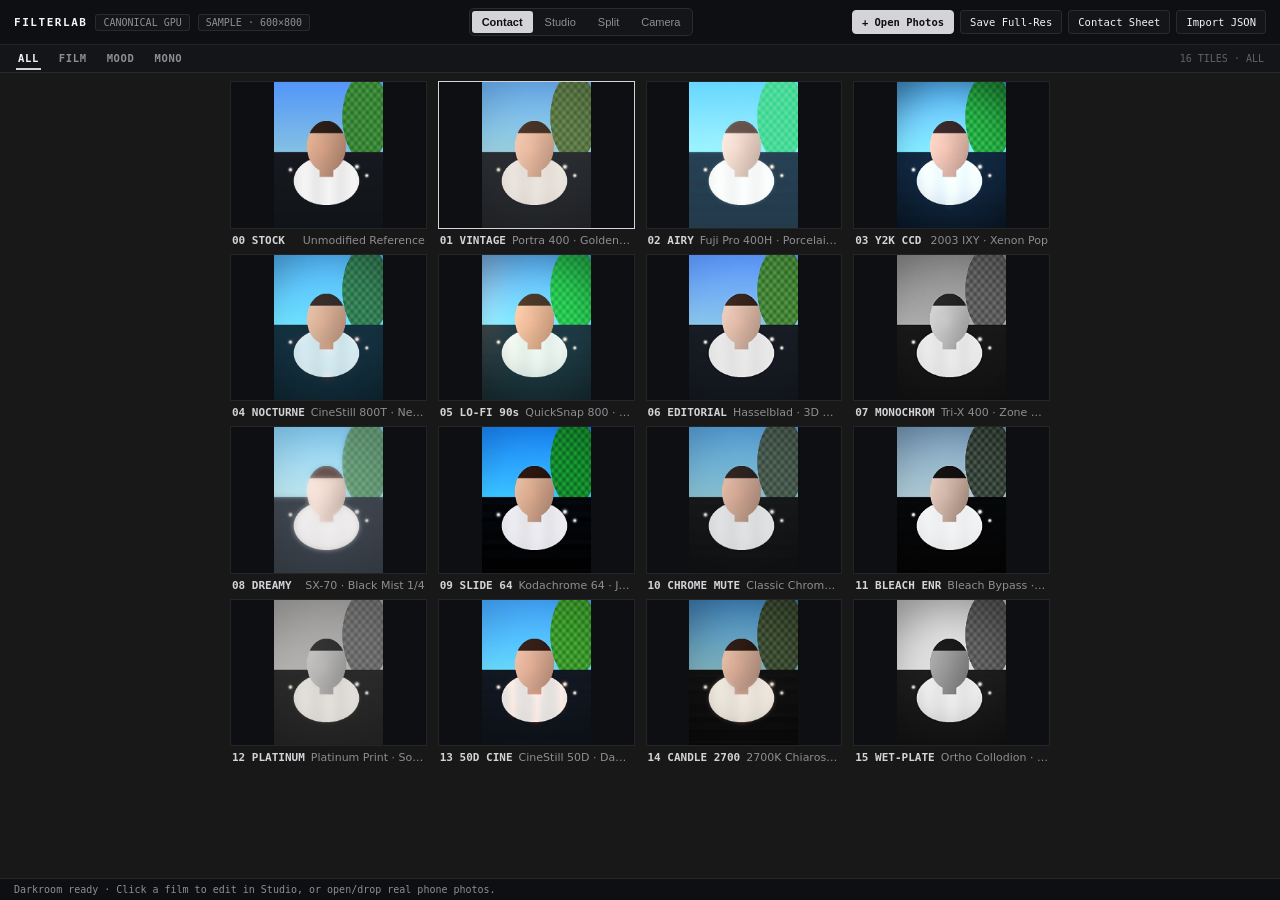
==== commit 52e2041b: "Expand FilterLab catalog to 15 curated aesthetics (schema v2) with 4x4 Contact Grid" ====
--- a/web/index.html
+++ b/web/index.html
@@ -17,7 +17,7 @@
       </div>
 
       <nav class="mode-tabs" aria-label="Workspace modes">
-        <button class="mode-btn active" data-mode="grid" type="button">3×3 Grid</button>
+        <button class="mode-btn active" data-mode="grid" type="button">Contact</button>
         <button class="mode-btn" data-mode="studio" type="button">Studio</button>
         <button class="mode-btn" data-mode="split" type="button">Split</button>
         <button class="mode-btn" data-mode="camera" type="button">Camera</button>
@@ -27,7 +27,7 @@
         <button id="openPhotosBtn" class="chip-btn primary-chip" type="button">+ Open Photos</button>
         <input id="photoInput" type="file" accept="image/*" multiple hidden />
         <button id="saveFullResBtn" class="chip-btn" type="button">Save Full-Res</button>
-        <button id="exportSheetBtn" class="chip-btn" type="button">9-Up Sheet</button>
+        <button id="exportSheetBtn" class="chip-btn" type="button">Contact Sheet</button>
         <button id="importJsonBtn" class="chip-btn" type="button">Import JSON</button>
         <input id="jsonInput" type="file" accept=".json,application/json" hidden />
       </div>
@@ -40,8 +40,17 @@
 
     <!-- Primary Darkroom Stage -->
     <main class="stage-area">
-      <!-- 1. 3x3 Contact Sheet View (Default Landing) -->
-      <section id="gridView" class="view-pane active" aria-label="3x3 Contact Sheet">
+      <!-- 1. 4x4 Contact Sheet View (Default Landing) -->
+      <section id="gridView" class="view-pane active" aria-label="4x4 Contact Sheet">
+        <div class="grid-scope-bar">
+          <div id="gridScopeTabs" class="scope-tabs" role="tablist" aria-label="Aesthetic families">
+            <button class="scope-btn active" data-scope="all" type="button" role="tab" aria-selected="true">ALL</button>
+            <button class="scope-btn" data-scope="film" type="button" role="tab" aria-selected="false">FILM</button>
+            <button class="scope-btn" data-scope="mood" type="button" role="tab" aria-selected="false">MOOD</button>
+            <button class="scope-btn" data-scope="mono" type="button" role="tab" aria-selected="false">MONO</button>
+          </div>
+          <span id="gridCountHint" class="mono-dim">16 TILES · ALL</span>
+        </div>
         <div class="grid-scroll">
           <div id="contactGrid" class="contact-grid"></div>
         </div>
@@ -54,7 +63,12 @@
             <div class="studio-mat">
               <canvas id="studioCanvas" class="studio-canvas"></canvas>
             </div>
-            <nav id="studioFilmDial" class="film-dial" aria-label="Film Aesthetic Dial"></nav>
+            <div class="dial-dock">
+              <div class="dial-stock-wrap">
+                <button id="studioStockBtn" class="dial-pill" type="button">00 STOCK</button>
+              </div>
+              <nav id="studioFilmDial" class="film-dial" aria-label="Film Aesthetic Dial"></nav>
+            </div>
           </div>
 
           <aside class="studio-inspector" aria-label="Optical Tuning Controls">
@@ -186,7 +200,12 @@
           </div>
         </div>
 
-        <nav id="cameraFilmDial" class="film-dial" aria-label="Camera Film Dial"></nav>
+        <div class="dial-dock">
+          <div class="dial-stock-wrap">
+            <button id="cameraStockBtn" class="dial-pill" type="button">00 STOCK</button>
+          </div>
+          <nav id="cameraFilmDial" class="film-dial" aria-label="Camera Film Dial"></nav>
+        </div>
 
         <footer class="shutter-deck">
           <button id="camCaptureThumb" class="thumb-slot" type="button" title="Develop in Studio">
--- a/web/styles.css
+++ b/web/styles.css
@@ -275,20 +275,56 @@
   display: flex;
 }
 
-/* 1. 3x3 Contact Grid */
+/* 1. 4x4 Contact Grid */
+.grid-scope-bar {
+  display: flex;
+  align-items: center;
+  justify-content: space-between;
+  padding: 0 16px;
+  min-height: 28px;
+  background: var(--surface-bg);
+  border-bottom: 1px solid var(--hairline);
+  flex-shrink: 0;
+}
+
+.scope-tabs {
+  display: flex;
+  align-items: center;
+  gap: 16px;
+}
+
+.scope-btn {
+  appearance: none;
+  background: transparent;
+  border: none;
+  border-bottom: 2px solid transparent;
+  padding: 5px 2px 4px;
+  color: var(--text-secondary);
+  font-family: ui-monospace, "SF Mono", Menlo, monospace;
+  font-size: 10.5px;
+  font-weight: 600;
+  letter-spacing: 0.06em;
+  cursor: pointer;
+}
+
+.scope-btn.active {
+  color: var(--text-primary);
+  border-bottom-color: var(--silver-accent);
+}
+
 .grid-scroll {
   flex: 1;
   min-height: 0;
   overflow-y: auto;
-  padding: 14px 16px;
+  padding: 8px 16px;
   background: var(--darkroom-mat);
 }
 
 .contact-grid {
   display: grid;
-  grid-template-columns: repeat(3, minmax(0, 1fr));
-  gap: 12px 14px;
-  max-width: 860px;
+  grid-template-columns: repeat(4, minmax(0, 1fr));
+  gap: 7px 11px;
+  max-width: 820px;
   margin: 0 auto;
 }
 
@@ -475,16 +511,36 @@
 }
 
 /* Film Dial */
-.film-dial {
-  display: flex;
-  align-items: center;
-  gap: 6px;
-  padding: 8px 12px;
-  overflow-x: auto;
+.dial-dock {
+  display: flex;
+  align-items: center;
   background: var(--chrome-bg);
   border-top: 1px solid var(--hairline);
   border-bottom: 1px solid var(--hairline);
   flex-shrink: 0;
+  min-width: 0;
+}
+
+.dial-stock-wrap {
+  flex: 0 0 auto;
+  display: flex;
+  align-items: center;
+  padding: 7px 8px 7px 12px;
+  border-right: 1px solid rgba(255, 255, 255, 0.14);
+}
+
+.film-dial {
+  flex: 1;
+  min-width: 0;
+  display: flex;
+  align-items: center;
+  gap: 6px;
+  padding: 7px 12px 7px 8px;
+  overflow-x: auto;
+  scroll-snap-type: x proximity;
+  overscroll-behavior-x: contain;
+  touch-action: pan-x;
+  position: relative;
   scrollbar-width: none;
 }
 
@@ -494,6 +550,7 @@
 
 .dial-pill {
   flex: 0 0 auto;
+  scroll-snap-align: center;
   padding: 6px 11px;
   border-radius: 4px;
   background: var(--surface-bg);
@@ -509,6 +566,14 @@
   color: var(--chrome-bg);
   border-color: var(--silver-accent);
   font-weight: 700;
+}
+
+.dial-divider {
+  flex: 0 0 auto;
+  width: 1px;
+  height: 14px;
+  background: rgba(255, 255, 255, 0.16);
+  margin: 0 2px;
 }
 
 /* Common Typography */
@@ -810,7 +875,13 @@
   text-overflow: ellipsis;
 }
 
-/* Responsive Layout for Mobile & Compact Viewports */
+/* Responsive Layout for Tablet, Mobile & Compact Viewports */
+@media (max-width: 1023px) {
+  .contact-grid {
+    grid-template-columns: repeat(3, minmax(0, 1fr));
+  }
+}
+
 @media (max-width: 820px) {
   .studio-workspace {
     display: flex;
@@ -887,13 +958,33 @@
     text-overflow: ellipsis;
   }
 
+  .grid-scope-bar {
+    padding: 0 10px;
+  }
+
+  .scope-tabs {
+    gap: 12px;
+  }
+
   .grid-scroll {
-    padding: 10px;
+    padding: 8px 10px;
   }
 
   .contact-grid {
+    grid-template-columns: repeat(3, minmax(0, 1fr));
+    gap: 6px;
+  }
+
+  .contact-grid.scope-filtered {
     grid-template-columns: repeat(2, minmax(0, 1fr));
-    gap: 8px;
+    gap: 8px 10px;
+  }
+
+  .grid-meta .mono-tag {
+    font-size: 9.5px;
+    overflow: hidden;
+    text-overflow: ellipsis;
+    min-width: 0;
   }
 
   .grid-meta .mood-label {
